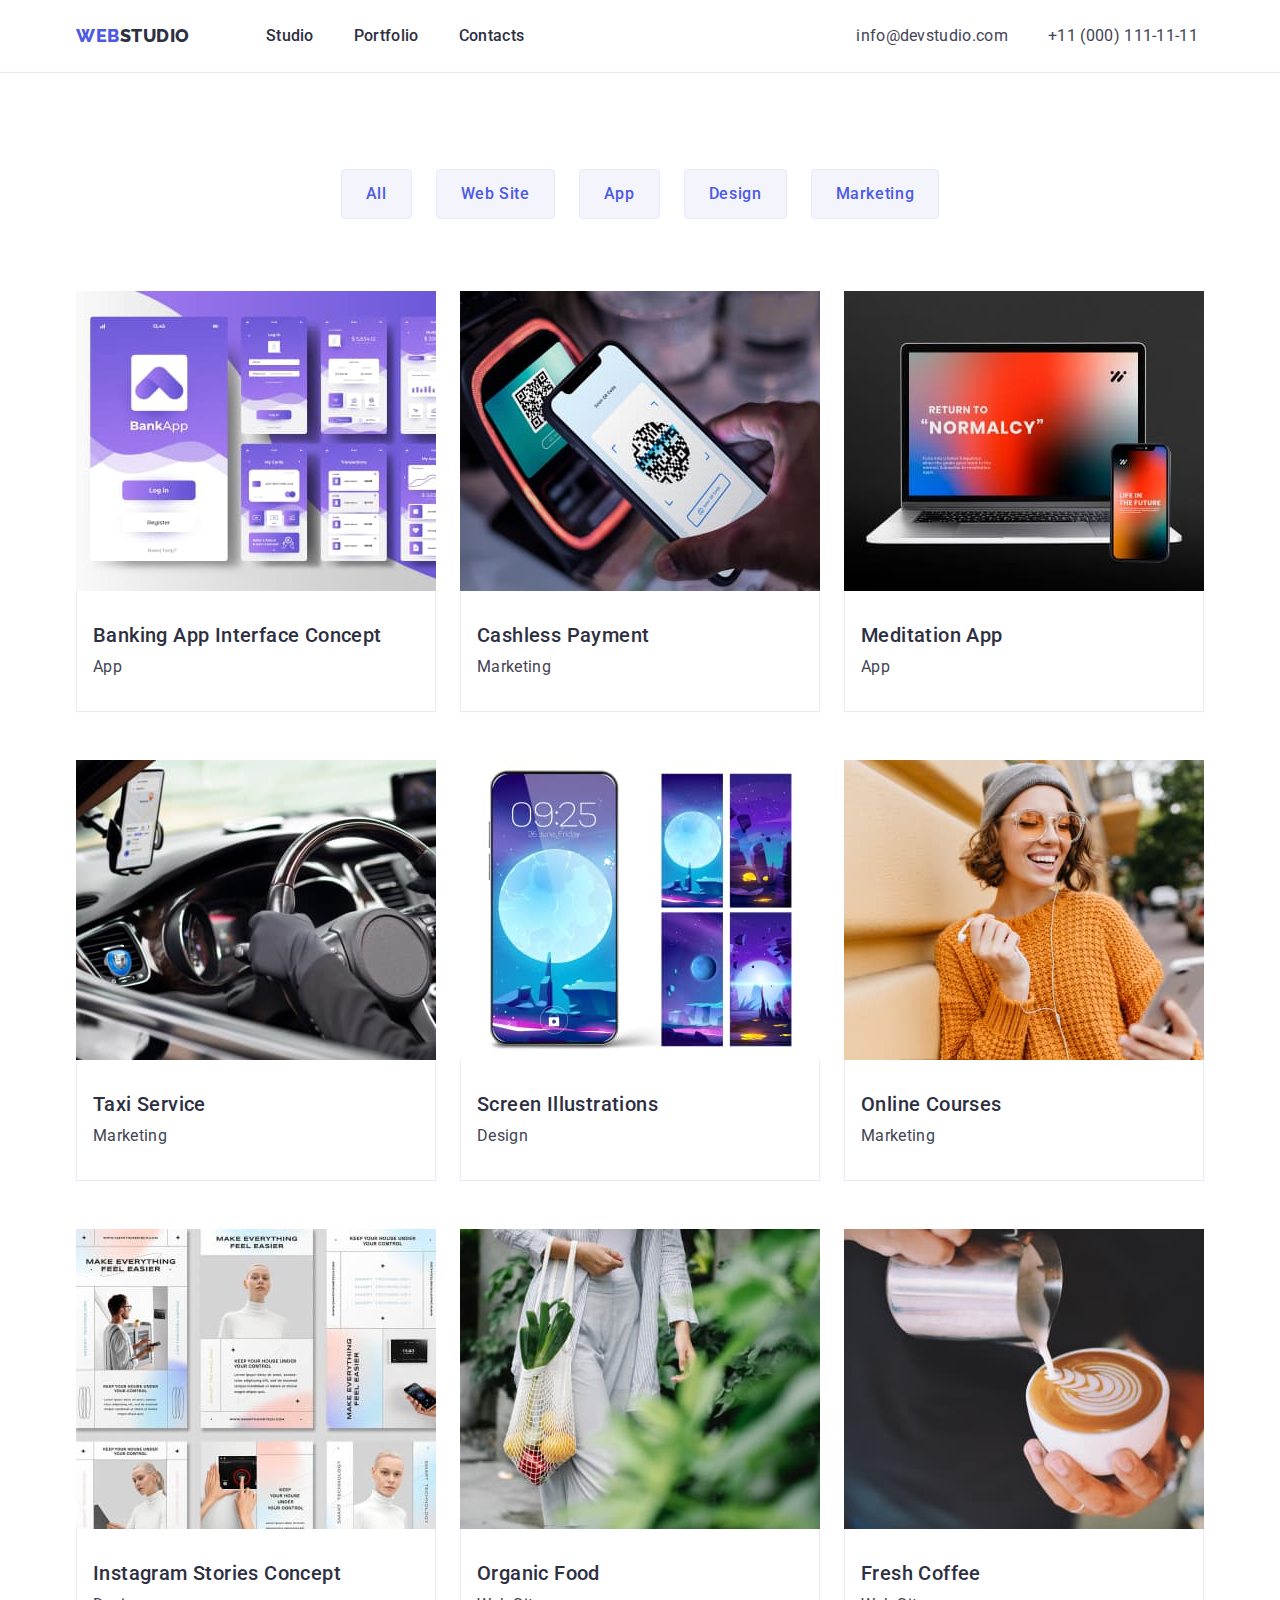
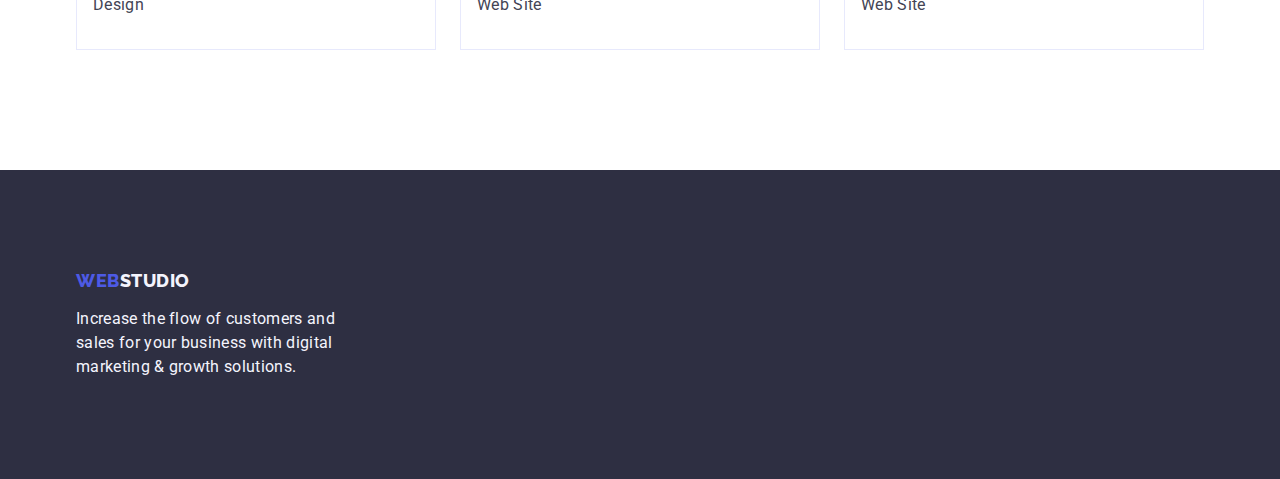
==== portfolio.html @ a8ccb986 "Initial commit" ====
<!DOCTYPE html>
<html lang="en">
  <head>
    <meta charset="UTF-8" />
    <meta http-equiv="X-UA-Compatible" content="IE=edge" />
    <meta name="viewport" content="width=device-width, initial-scale=1.0" />
    <title>Portfolio</title>
    <link rel="preconnect" href="https://fonts.googleapis.com" />
    <link rel="preconnect" href="https://fonts.gstatic.com" crossorigin />
    <link
      href="https://fonts.googleapis.com/css2?family=Raleway:wght@800&family=Roboto:wght@400;500;700&display=swap"
      rel="stylesheet"
    />
    <link
      href="https://fonts.googleapis.com/css2?family=Raleway:wght@800&family=Roboto:wght@400;500;700&display=swap"
      rel="stylesheet"
    />
    <link
      rel="stylesheet"
      href="https://cdn.jsdelivr.net/npm/modern-normalize@1.1.0/modern-normalize.min.css"
    />
    <link rel="stylesheet" href="./css/styles.css" />
    <!-- Fav icon -->
    <link
      rel="icon"
      type="image/png"
      sizes="32x32"
      href="./images/favicon/favicon.png"
    />
  </head>
  <body>
    <!-- HEADER SECTION -->
    <header class="header">
      <div class="container main-nav">
        <nav class="nav">
          <a href="./index.html" class="logo link"
            >Web<span class="logo-studio">Studio</span></a
          >
          <ul class="site-nav list">
            <li class="nav-item">
              <a href="./index.html" class="nav-link link">Studio</a>
            </li>
            <li class="nav-item">
              <a href="./portfolio.html" class="nav-link link">Portfolio</a>
            </li>
            <li class="nav-item">
              <a href="" class="nav-link link">Contacts</a>
            </li>
          </ul>
        </nav>
        <address class="address link">
          <ul class="list address-list">
            <li class="address-item">
              <a href="mailto:info@devstudio.com" class="address-link link"
                >info@devstudio.com</a
              >
            </li>
            <li class="address-item">
              <a href="tel:+110001111111" class="address-link link"
                >+11 (000) 111-11-11</a
              >
            </li>
          </ul>
        </address>
      </div>
    </header>
    <main>
      <section class="portfolio-page">
        <div class="container">
          <h1 hidden class="portfolio">Portfolio</h1>

          <ul class="portfolio-list-button list">
            <li class="portfolio-items-button">
              <button type="button" class="portfolio-buttons">All</button>
            </li>
            <li class="portfolio-items-button">
              <button type="button" class="portfolio-buttons">Web Site</button>
            </li>
            <li class="portfolio-items-button">
              <button type="button" class="portfolio-buttons">App</button>
            </li>
            <li class="portfolio-items-button">
              <button type="button" class="portfolio-buttons">Design</button>
            </li>
            <li class="portfolio-items-button">
              <button type="button" class="portfolio-buttons">Marketing</button>
            </li>
          </ul>
          <ul class="list portfolio-list-works">
            <li class="portfolio-items">
              <a class="link" href=""
                ><img
                  src="./images/portfolio/img8.jpg"
                  alt="Banking App design"
                  width="360"
                  height="300"
                />
                <div class="cart-content">
                  <h2 class="portfolio-title">Banking App Interface Concept</h2>
                  <p class="portfolio-text">App</p>
                </div></a
              >
            </li>
            <li class="portfolio-items">
              <a class="link" href=""
                ><img
                  src="./images/portfolio/img7.jpg"
                  alt="phone with cashless app"
                  width="360"
                  height="300"
                />
                <div class="cart-content">
                  <h2 class="portfolio-title">Cashless Payment</h2>
                  <p class="portfolio-text">Marketing</p>
                </div></a
              >
            </li>
            <li class="portfolio-items">
              <a class="link" href=""
                ><img
                  src="./images/portfolio/img6.jpg"
                  alt="laptop with phone"
                  width="360"
                  height="300"
                />
                <div class="cart-content">
                  <h2 class="portfolio-title">Meditation App</h2>
                  <p class="portfolio-text">App</p>
                </div></a
              >
            </li>
            <li class="portfolio-items">
              <a class="link" href="">
                <img
                  src="./images/portfolio/img5.jpg"
                  alt="car"
                  width="360"
                  height="300"
                />
                <div class="cart-content">
                  <h2 class="portfolio-title">Taxi Service</h2>
                  <p class="portfolio-text">Marketing</p>
                </div></a
              >
            </li>
            <li class="portfolio-items">
              <a class="link" href="">
                <img
                  src="./images/portfolio/img4.jpg"
                  alt="phone with blue-purple screen design"
                  width="360"
                  height="300"
                />
                <div class="cart-content">
                  <h2 class="portfolio-title">Screen Illustrations</h2>
                  <p class="portfolio-text">Design</p>
                </div></a
              >
            </li>
            <li class="portfolio-items">
              <a class="link" href="">
                <img
                  src="./images/portfolio/img3.jpg"
                  alt="girl with phone in hand"
                  width="360"
                  height="300"
                />
                <div class="cart-content">
                  <h2 class="portfolio-title">Online Courses</h2>
                  <p class="portfolio-text">Marketing</p>
                </div></a
              >
            </li>
            <li class="portfolio-items">
              <a class="link" href="">
                <img
                  src="./images/portfolio/img2.jpg"
                  alt="instagram stories design"
                  width="360"
                  height="300"
                />
                <div class="cart-content">
                  <h2 class="portfolio-title">Instagram Stories Concept</h2>
                  <p class="portfolio-text">Design</p>
                </div></a
              >
            </li>
            <li class="portfolio-items">
              <a class="link" href="">
                <img
                  src="./images/portfolio/img1.jpg"
                  alt="women with bag with vegitable"
                  width="360"
                  height="300"
                />
                <div class="cart-content">
                  <h2 class="portfolio-title">Organic Food</h2>
                  <p class="portfolio-text">Web Site</p>
                </div></a
              >
            </li>
            <li class="portfolio-items">
              <a class="link">
                <img
                  src="./images/portfolio/img.jpg"
                  alt="coffee"
                  width="360"
                  height="300"
                />
                <div class="cart-content">
                  <h2 class="portfolio-title">Fresh Coffee</h2>
                  <p class="portfolio-text">Web Site</p>
                </div></a
              >
            </li>
          </ul>
        </div>
      </section>
    </main>
    <footer class="footer">
      <div class="container footer-flex">
        <a href="./index.html" class="footer-logo link"
          >Web<span class="footer-logo-studio">Studio</span></a
        >
        <p class="footer-text">
          Increase the flow of customers and sales for your business with
          digital marketing & growth solutions.
        </p>
      </div>
    </footer>
  </body>
</html>
---- css/styles.css ----
:root {
--primary-text-colour: #434455;
--title-text-colour: #2E2F42; 
--accent-colour: #4D5AE5;
--hoover-color: #404BBF;
--primary-bakground-color: #fff;
--secondary-background-color: #F4F4FD;
--portfolio-images-gap: 24px
}

body{
    background-color: #fff;
    color: var(--primary-text-colour);
    font-family: Roboto, sans-serif;
    letter-spacing: 0.02em;
    font-size: 16px;
    line-height: 1.5;
}

/* reset strart */
h1,h2,h3,h4,h5,h6,p{
    margin: 0;
}

a{
    text-decoration: none;
    color: currentColor;
}

ul{
    margin: 0;
    padding: 0;
    list-style: none;

}
botton{
    cursor: pointer
}

img{
    display: block;
    width: 100%;
}

.list{
    list-style: none;
}
/* main color of text #2E2F42  */
/* secondary colour of text #434455 */
/* white */
/* emphisis #4D5AE5 */
/* secondary color of background #F4F4FD */
/* logo */
.logo{
    color: var(--accent-colour);
    font-family: "Raleway", sans-serif;
    text-transform: uppercase;
    font-weight: 800;
    font-size: 18px;
    line-height: 1.17;
    text-decoration: none;
    letter-spacing: 0.03em;
    margin-right: 76px

}
.logo-studio{
    color: var(--title-text-colour)
}

.link{
    text-decoration: none;
}

/* site-nav */

.header{
    border-bottom: 1px solid #e7e9fc
}
.container{ 
    width: 1158px;
    margin-left: auto ;
    margin-right: auto;
    padding-left: 15px;
    padding-right: 15px;
}
.main-nav{
    display: flex;
    align-items: center;
    
}
.nav{
    display: flex;
    align-items: center;
    
}
.site-nav{
    display: flex;
    gap: 40px
}

.nav-item{
    gap: 40px
}

 .nav-link {
    display: block;
    padding-top: 24px;
    padding-bottom: 24px;

    color: var(--title-text-colour);
    font-weight: 500;
    font-size: 16px;
    line-height: 1.5;
 }
 .nav-link:hover,
 .nav-link:focus {
    color: var(--hoover-color);
 }
 .address{
    font-style: normal
 }

.address-list{
    display: flex;
    margin-left: 332px;
    gap: 40px;

}


 .address-link {
    display: block;
    color: var(--primary-text-colour);
    font-size: 16px;
    line-height: 1.5;
 }

 .address-link:hover,
 .address-link:focus{
    color: var(--hoover-color);
 }
 /* section */
 .section-title{
    color: var(--title-text-colour);
    font-size: 36px;
    line-height: 1.11;
    text-align: center;
    letter-spacing: 0.02em;
    text-transform: capitalize;


 }

 /* button */
 .button-service{
    display: block;
    margin: 0 auto;

    background-color: var(--accent-colour);
    color: var(--primary-bakground-color);
    font-family: "Roboto", sans-serif;
    border-color: transparent;
    border: none;
    font-weight: 500;
    font-size: 16px;
    line-height: 1.5;
    letter-spacing: 0.04em;
    cursor: pointer;

    margin-top: 48px;
    padding: 16px 32px;
    min-width: 169px;
    height: 56px;
    border-radius: 4px;

 }
.button-service:hover,
.button-service:focus{
background-color: var(--hoover-color);
}
 /* hero section */
 .hero{
    background-color: var(--title-text-colour);
    padding: 188px 0
 }
 .hero-headline{
    color:var(--primary-bakground-color);
    font-size: 56px;
    line-height: 1.07;
    text-align: center;
    letter-spacing: 0.02em;
    max-width: 496px;
    margin-left: auto;
    margin-right: auto;
    
    
 }

 

 /* features section */
 .features{
padding: 120px 0
 }

 .feature-list{
    display: flex;
    gap: 24px
 }

 .feature-items{
    width: calc((100% - 72) / 4);

 }
 
.features-items-headline{
    color: var(--title-text-colour);
    font-weight: 500;
    font-size: 20px;
    line-height: 1.2;
    letter-spacing: 0.02em;
    margin-bottom: 8px;
}
.features-items-text{
    color: var(--primary-text-colour);
    width: 264px;
}

/* What are we doing section */
.section-doing{
    padding-bottom: 120px;
}
.title-doing{
    margin-bottom: 72px
}
.doing-list{
    display: flex;
    gap: 24px;
    
}

.doing-items{
    width: calc((100% - 48px) / 3);
}


/* out team */

.team-title{
    margin-bottom: 72px
    
}

.team-list{
    display: flex;
    gap: 24px
    
}

.team-items{
    width: calc((100% - 72px) / 4);
}


.section-team{
    background-color: var(--secondary-background-color);
    padding: 120px 0
}
.team-content{
    padding: 32px 16px;
    text-align: center;
    border-radius: 0px 0px 4px 4px
    
}
.team-items-headline{
    color: var(--title-text-colour);
    font-weight: 500;
    font-size: 20px;
    line-height: 1.2;
    letter-spacing: 0.02em;
    margin-bottom: 8px
}
.team-list-text{
    color: var(--primary-text-colour);
    
}
.team-items{
    background-color: var(--primary-bakground-color);
    border-radius: 0px 0px 4px 4px;
}
    

/* footer */



.footer-logo{
    color: var(--accent-colour);
    font-family: "Raleway", sans-serif;
    text-transform: uppercase;
    font-weight: 800;
    font-size: 18px;
    line-height: 1.17;
    letter-spacing: 0.03em;
    display: inline-block;
    margin-bottom: 16px;

}
.footer-logo-studio{
    color: var(--secondary-background-color);
    
}
.footer{
    background-color: #2E2F42;
    padding: 100px 0
}
.footer-text{
    color: var(--secondary-background-color);
    width: 264px;
}








/**
  |============================
  | Portfolio
  |============================
*/
.portfolio-page{
    padding: 96px 0 120px
}
.portfolio-list-button{
    display: flex;
    min-width: 586px;

    margin-left: auto;
    margin-right: auto;
    justify-content: center;
    margin-bottom: 72px;
    gap: 24px
    

}
.portfolio-buttons{
    background-color: var(--secondary-background-color);
    color: #4D5AE5;
    font-family: "Roboto", sans-serif;
    border-color: transparent;
    border: 1px solid #E7E9FC;
    border-radius: 4px;
    font-weight: 500;
    font-size: 16px;
    line-height: 1.5;
    letter-spacing: 0.04em;
    cursor: pointer;
    display: flex;
    padding: 12px 24px;
    

}



.portfolio-buttons:hover,
.portfolio-buttons:focus{
    background-color: var(--hoover-color);
    color: var(--white-color);
    border: 1px solid transparent
}

.portfolio-list-works{
    padding: 0;
    margin: 0;

    display: flex;
    flex-wrap: wrap;
    column-gap: 24px;
    row-gap: 48px;
}

.portfolio-items{
    width: calc((100% - 48px) / 3)
}

.portfolio-title{
    font-weight: 500;
    font-size: 20px;
    line-height: 1.2;
    letter-spacing: 0.02em;
    color: var(--title-text-colour);
    margin-bottom: 8px;
}

.portfolio-text{
    font-size: 16px;
    line-height: 1.5;
    letter-spacing: 0.02em;
    color: var(--primary-text-colour);
    margin-top: 8px;
}

.cart-content{
   padding: 32px 16px;
   border: 1px solid #E7E9FC;
   border-top: none;

}
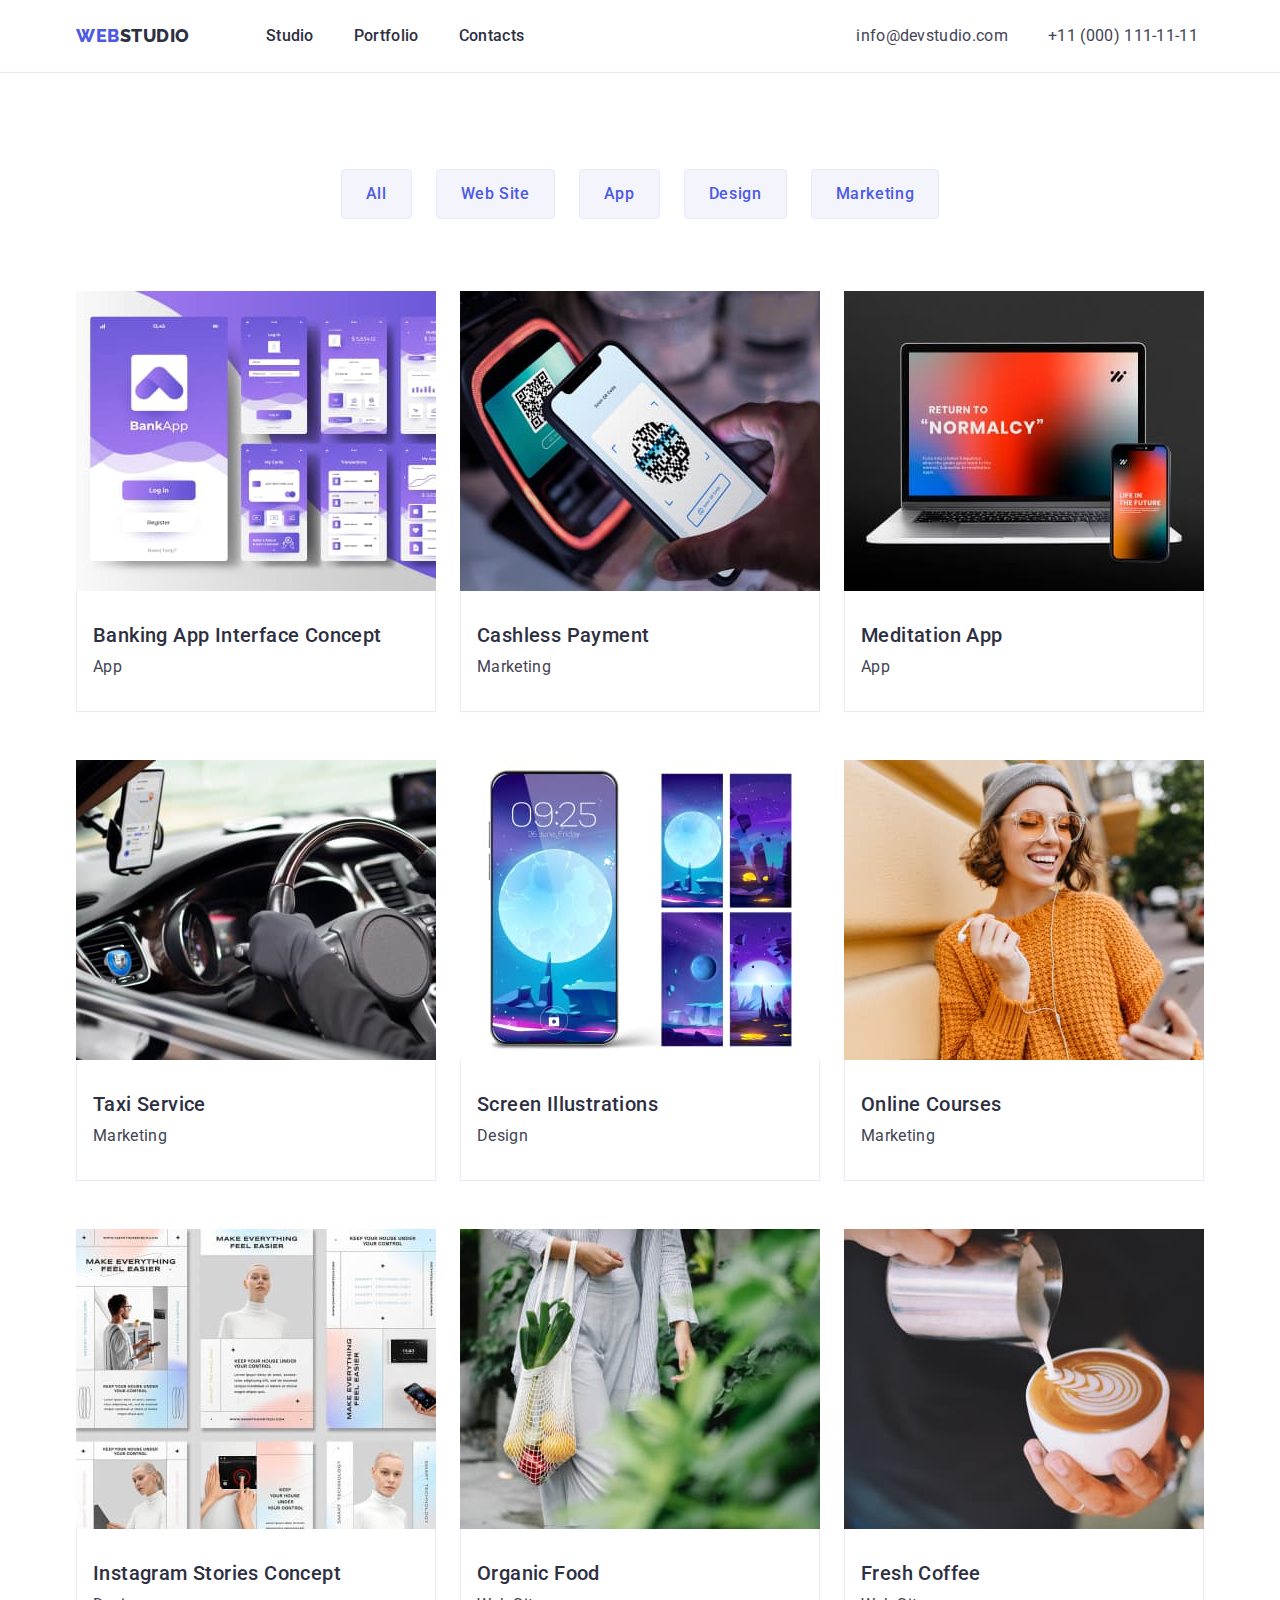
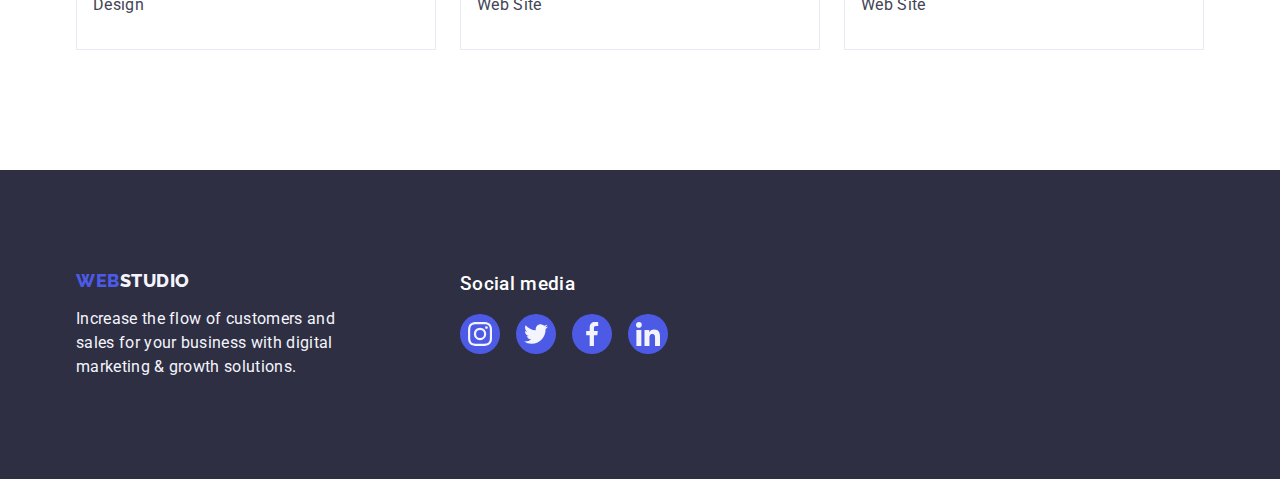
==== commit 7303d252: "css icons" ====
--- a/portfolio.html
+++ b/portfolio.html
@@ -218,7 +218,8 @@
       </section>
     </main>
     <footer class="footer">
-      <div class="container footer-flex">
+      <div class="container flex-footer">
+      <div>
         <a href="./index.html" class="footer-logo link"
           >Web<span class="footer-logo-studio">Studio</span></a
         >
@@ -227,6 +228,40 @@
           digital marketing & growth solutions.
         </p>
       </div>
+      <div>
+        <h3 class="social-title">Social media</h3>
+        <ul class="footer-icons-list">
+          <li>
+            <a class="social-media-link">
+              <svg width="24px" height="24px" >
+                <use href="./images/symbol-defs.svg#icon-instagram-footer" ></use>
+              </svg>
+            </a>
+          </li>
+          <li>
+            <a class="social-media-link">
+            <svg width="24px" height="24px" >
+              <use href="./images/symbol-defs.svg#icon-twitter-footer" ></use>
+            </svg>
+          </a>
+          </li>
+          <li>
+            <a class="social-media-link">
+            <svg width="24px" height="24px" >
+              <use href="./images/symbol-defs.svg#icon-facebook-footer" ></use>
+            </svg>
+          </a>
+          </li>
+          <li>
+            <a class="social-media-link">
+            <svg width="24px" height="24px" >
+              <use href="./images/symbol-defs.svg#icon-linkedin-footer" ></use>
+            </svg>
+          </a>
+          </li>
+        </ul>
+      </div>
+    </div>
     </footer>
   </body>
 </html>
--- a/css/styles.css
+++ b/css/styles.css
@@ -181,8 +181,17 @@
  /* hero section */
  .hero{
     background-color: var(--title-text-colour);
-    padding: 188px 0
- }
+    padding: 188px 0;
+ }
+  .overlay{
+    background-image: linear-gradient( rgba(46, 47, 66, 0.7) , rgba(46, 47, 66, 0.7)) , url('../images/hero/people-office.jpg');
+    max-width: 1440px;
+    height: 600px;
+    background-size: cover;
+    background-repeat: no-repeat;
+    
+  }
+
  .hero-headline{
     color:var(--primary-bakground-color);
     font-size: 56px;
@@ -208,6 +217,31 @@
     gap: 24px
  }
 
+ .feature-items::before{
+    display: block;
+    content: "";
+    height: 112px;
+    background-color: #F4F4FD;
+    background-repeat: no-repeat;
+    background-position: center;
+ }
+
+ .icon-strategy::before{
+    background-image: url("../images/antenna.svg");
+ }
+
+ .icon-punctuality::before{
+background-image: url("../images/clock.svg");
+ }
+
+ .icon-diligence::before{
+background-image: url("../images/diagram.svg");
+ }
+
+.icon-technologies::before{
+    background-image: url("../images/astronaut.svg");
+}
+
  .feature-items{
     width: calc((100% - 72) / 4);
 
@@ -219,6 +253,7 @@
     font-size: 20px;
     line-height: 1.2;
     letter-spacing: 0.02em;
+    margin-top: 8px;
     margin-bottom: 8px;
 }
 .features-items-text{
@@ -257,9 +292,6 @@
     
 }
 
-.team-items{
-    width: calc((100% - 72px) / 4);
-}
 
 
 .section-team{
@@ -282,13 +314,32 @@
 }
 .team-list-text{
     color: var(--primary-text-colour);
+    margin-bottom: 8px;
     
 }
 .team-items{
+    width: calc((100% - 72px) / 4);
     background-color: var(--primary-bakground-color);
     border-radius: 0px 0px 4px 4px;
-}
-    
+    box-shadow: 0px 1px 6px rgba(46, 47, 66, 0.08), 0px 1px 1px rgba(46, 47, 66, 0.16), 0px 2px 1px rgba(46, 47, 66, 0.08);
+}
+    
+
+/* customers */
+.customers{
+    padding: 120px 0;
+}
+
+.customers-title{
+    font-weight: 700;
+font-size: 36px;
+line-height: 1.11px;
+text-align: center;
+text-transform: capitalize;
+color: #2E2F42;
+margin-bottom: 72px;
+}
+
 
 /* footer */
 
@@ -370,7 +421,8 @@
 .portfolio-buttons:focus{
     background-color: var(--hoover-color);
     color: var(--white-color);
-    border: 1px solid transparent
+    border: 1px solid transparent;
+    box-shadow: 0px 3px 1px rgba(0, 0, 0, 0.1), 0px 2px 1px rgba(0, 0, 0, 0.08), 0px 2px 2px rgba(0, 0, 0, 0.12);
 }
 
 .portfolio-list-works{
@@ -385,6 +437,11 @@
 
 .portfolio-items{
     width: calc((100% - 48px) / 3)
+}
+
+.portfolio-items:hover,
+.portfolio-items:focus{
+    box-shadow: 0px 1px 6px rgba(46, 47, 66, 0.08), 0px 1px 1px rgba(46, 47, 66, 0.16), 0px 2px 1px rgba(46, 47, 66, 0.08);
 }
 
 .portfolio-title{
@@ -410,3 +467,61 @@
    border-top: none;
 
 }
+
+
+
+
+
+
+
+
+
+.team-icon-list{
+    display: flex;
+    justify-content: space-between;
+
+}
+
+
+.social-media-link{
+    padding: 0;
+    display: flex;
+    background-color: var(--accent-colour);
+    width: 40px;
+    height: 40px;
+    border-radius: 50%;
+    justify-content: center;
+    align-items: center;
+    }
+
+.social-icon{
+
+}
+
+
+.footer-icons-list{
+    display: flex;
+    gap: 16px;
+}
+
+.flex-footer{
+    display: flex;
+    gap: 120px;
+}
+
+.social-title{
+    margin-bottom: 16px;
+    color: var(--primary-bakground-color);
+    font-weight: 500;
+}
+
+.company-list{
+    display: flex;
+    justify-content: space-between;
+}
+
+.company-items{
+    padding: 16px 32px;
+    border: 1px solid #8E8F99;
+    border-radius: 4px;
+}
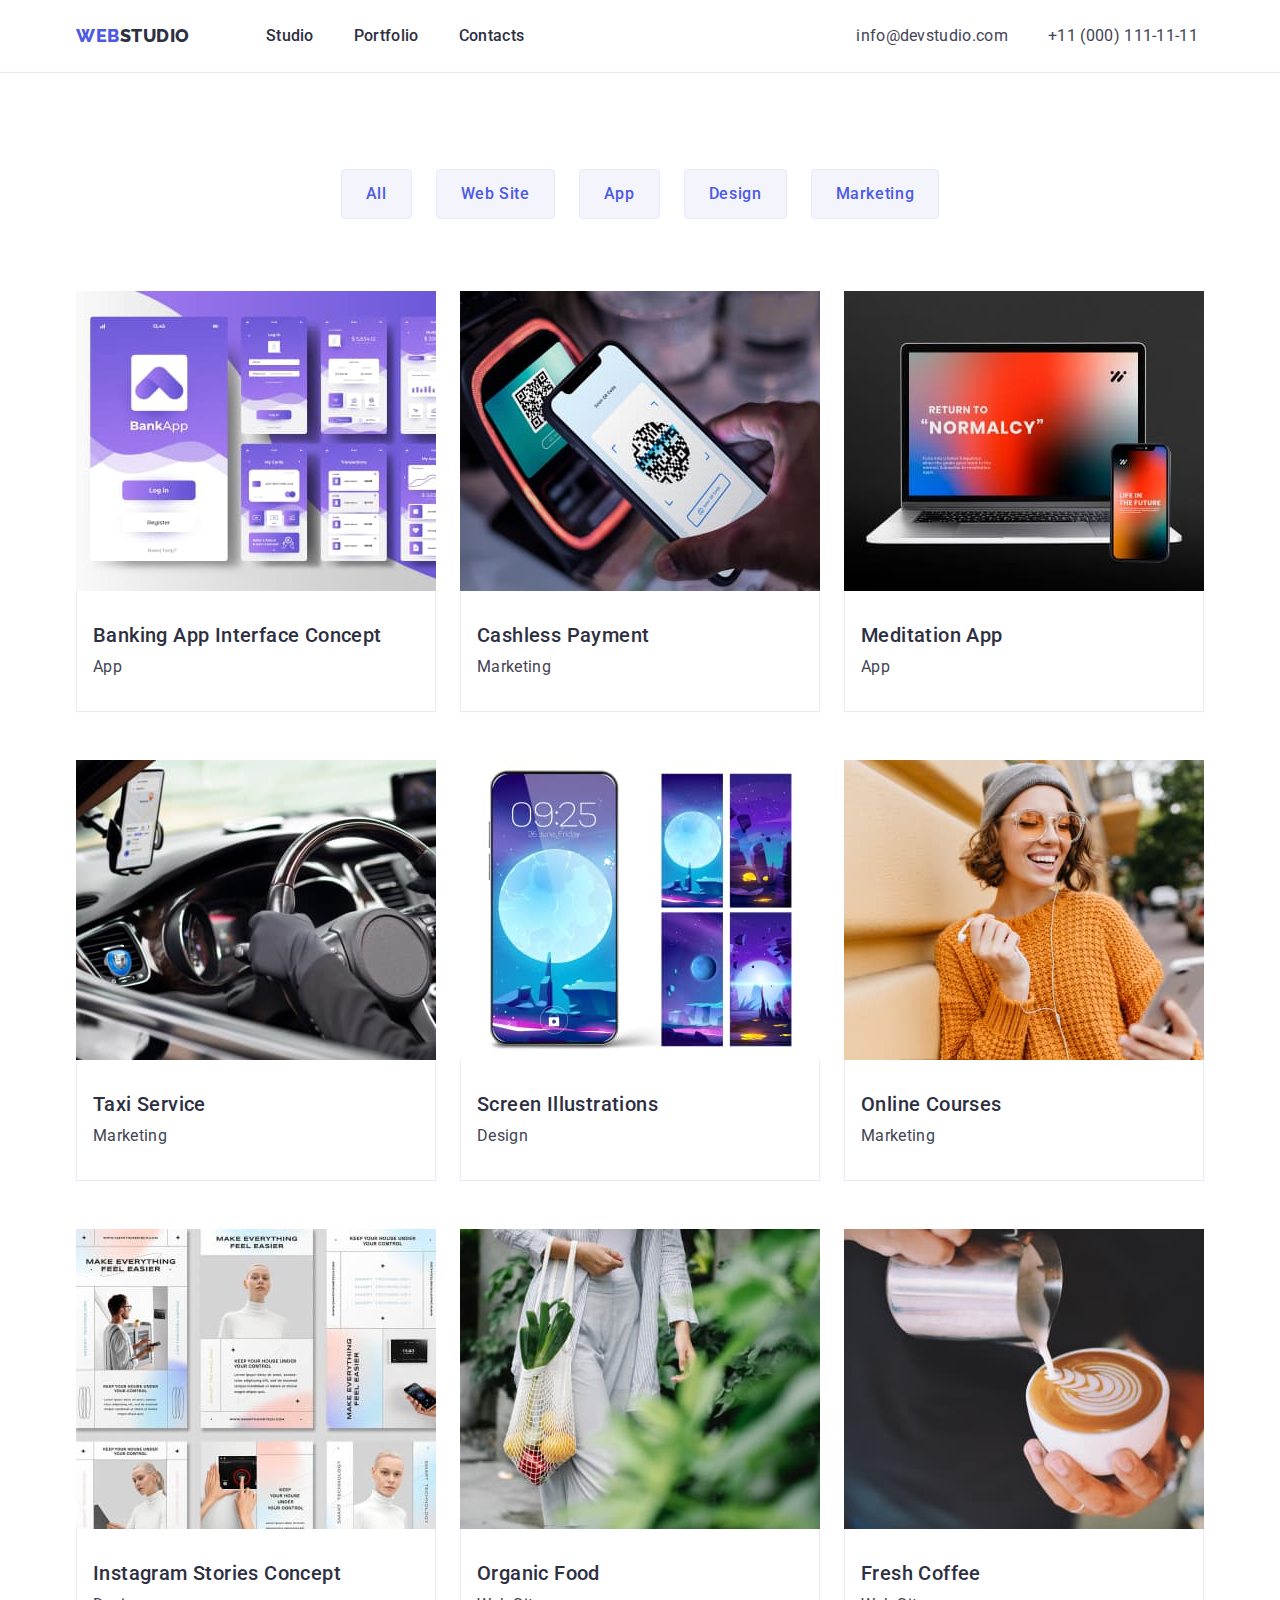
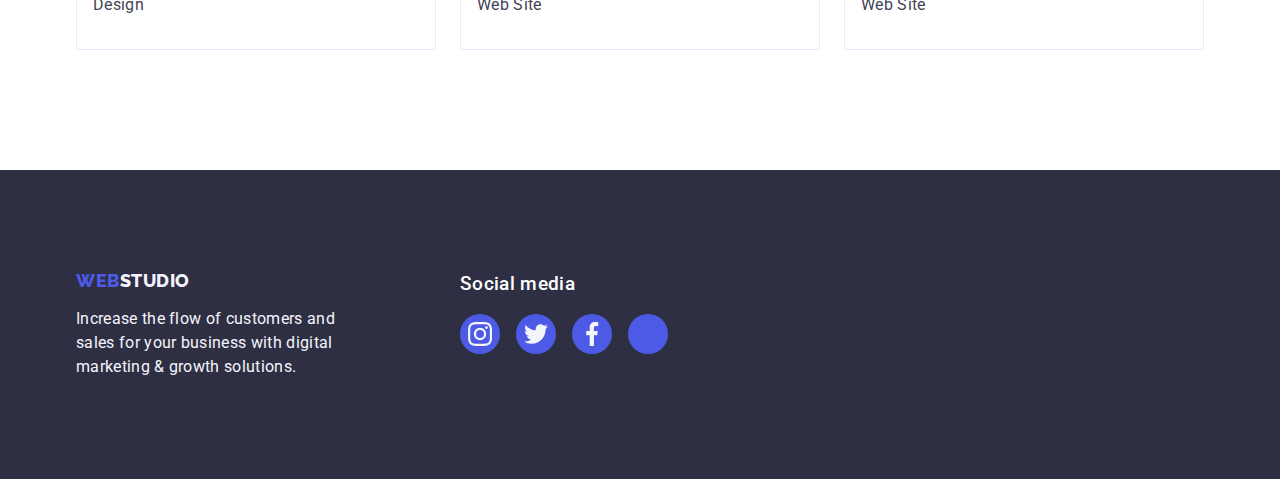
==== commit cf42e2d6: "icons styles" ====
--- a/portfolio.html
+++ b/portfolio.html
@@ -234,28 +234,28 @@
           <li>
             <a class="social-media-link">
               <svg width="24px" height="24px" >
-                <use href="./images/symbol-defs.svg#icon-instagram-footer" ></use>
+                <use href="./images/icons.svg#icon-instagram" ></use>
               </svg>
             </a>
           </li>
           <li>
             <a class="social-media-link">
             <svg width="24px" height="24px" >
-              <use href="./images/symbol-defs.svg#icon-twitter-footer" ></use>
+              <use href="./images/icons.svg#icon-twitter" ></use>
             </svg>
           </a>
           </li>
           <li>
             <a class="social-media-link">
             <svg width="24px" height="24px" >
-              <use href="./images/symbol-defs.svg#icon-facebook-footer" ></use>
+              <use href="./images/icons.svg#icon-facebook" ></use>
             </svg>
           </a>
           </li>
           <li>
             <a class="social-media-link">
             <svg width="24px" height="24px" >
-              <use href="./images/symbol-defs.svg#icon-linkedin-footer" ></use>
+              <use href="./images/icons.svg#icon-linkedin-footer" ></use>
             </svg>
           </a>
           </li>
--- a/css/styles.css
+++ b/css/styles.css
@@ -494,6 +494,11 @@
     align-items: center;
     }
 
+.social-media-link:hover,
+.social-media-link:focus{
+  
+}    
+
 .social-icon{
 
 }
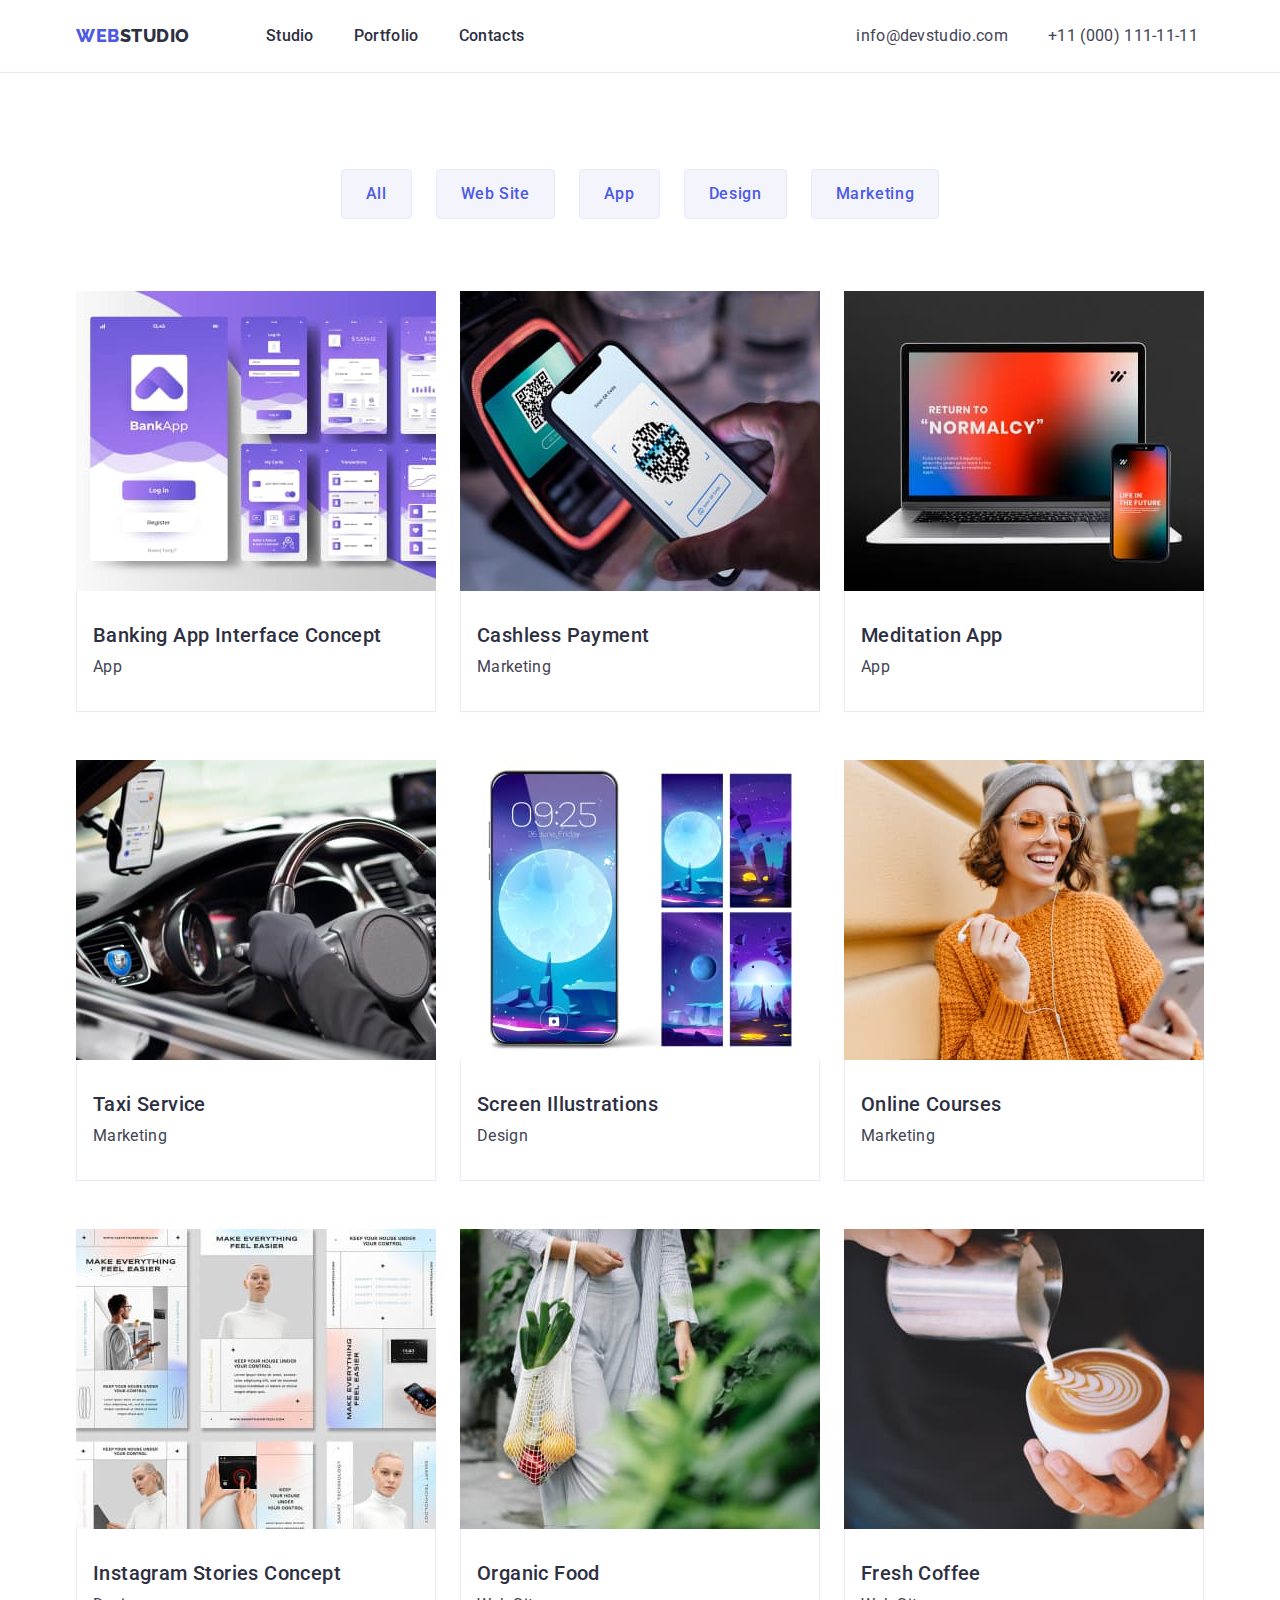
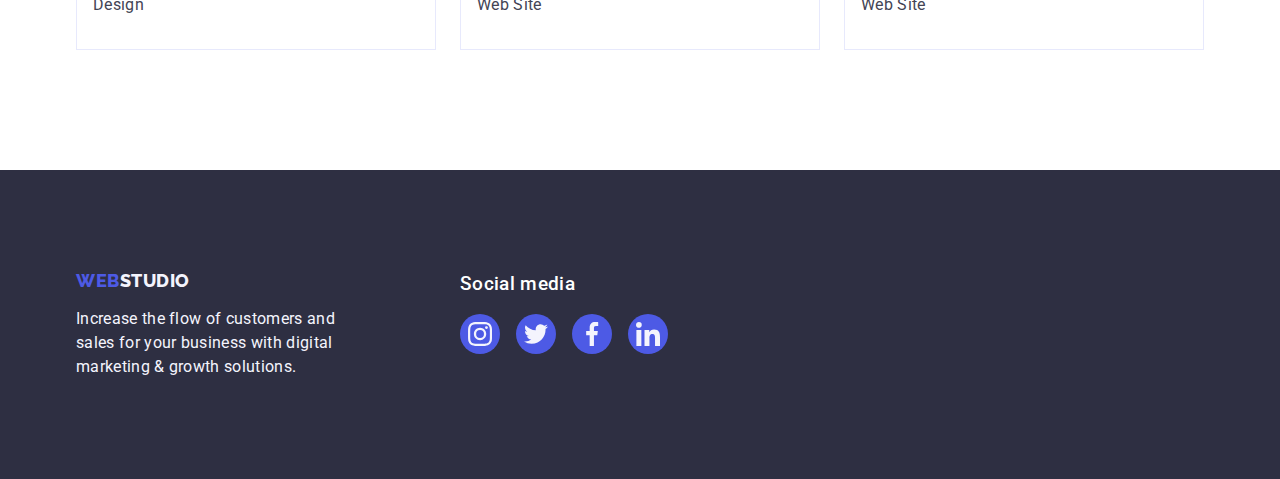
==== commit 08824b79: "svg styles" ====
--- a/portfolio.html
+++ b/portfolio.html
@@ -219,49 +219,49 @@
     </main>
     <footer class="footer">
       <div class="container flex-footer">
-      <div>
-        <a href="./index.html" class="footer-logo link"
-          >Web<span class="footer-logo-studio">Studio</span></a
-        >
-        <p class="footer-text">
-          Increase the flow of customers and sales for your business with
-          digital marketing & growth solutions.
-        </p>
+        <div>
+          <a href="./index.html" class="footer-logo link"
+            >Web<span class="footer-logo-studio">Studio</span></a
+          >
+          <p class="footer-text">
+            Increase the flow of customers and sales for your business with
+            digital marketing & growth solutions.
+          </p>
+        </div>
+        <div>
+          <h3 class="social-title">Social media</h3>
+          <ul class="footer-icons-list">
+            <li>
+              <a class="social-media-link-footer">
+                <svg width="24px" height="24px">
+                  <use href="./images/icons.svg#icon-instagram"></use>
+                </svg>
+              </a>
+            </li>
+            <li>
+              <a class="social-media-link-footer">
+                <svg width="24px" height="24px">
+                  <use href="./images/icons.svg#icon-twitter"></use>
+                </svg>
+              </a>
+            </li>
+            <li>
+              <a class="social-media-link-footer">
+                <svg width="24px" height="24px">
+                  <use href="./images/icons.svg#icon-facebook"></use>
+                </svg>
+              </a>
+            </li>
+            <li>
+              <a class="social-media-link-footer">
+                <svg width="24px" height="24px">
+                  <use href="./images/icons.svg#icon-linkedin"></use>
+                </svg>
+              </a>
+            </li>
+          </ul>
+        </div>
       </div>
-      <div>
-        <h3 class="social-title">Social media</h3>
-        <ul class="footer-icons-list">
-          <li>
-            <a class="social-media-link">
-              <svg width="24px" height="24px" >
-                <use href="./images/icons.svg#icon-instagram" ></use>
-              </svg>
-            </a>
-          </li>
-          <li>
-            <a class="social-media-link">
-            <svg width="24px" height="24px" >
-              <use href="./images/icons.svg#icon-twitter" ></use>
-            </svg>
-          </a>
-          </li>
-          <li>
-            <a class="social-media-link">
-            <svg width="24px" height="24px" >
-              <use href="./images/icons.svg#icon-facebook" ></use>
-            </svg>
-          </a>
-          </li>
-          <li>
-            <a class="social-media-link">
-            <svg width="24px" height="24px" >
-              <use href="./images/icons.svg#icon-linkedin-footer" ></use>
-            </svg>
-          </a>
-          </li>
-        </ul>
-      </div>
-    </div>
     </footer>
   </body>
 </html>
--- a/css/styles.css
+++ b/css/styles.css
@@ -5,7 +5,9 @@
 --hoover-color: #404BBF;
 --primary-bakground-color: #fff;
 --secondary-background-color: #F4F4FD;
---portfolio-images-gap: 24px
+--portfolio-images-gap: 24px;
+--secondary-hover-color: #31D0AA;
+--company-color: #8E8F99;
 }
 
 body{
@@ -217,30 +219,14 @@
     gap: 24px
  }
 
- .feature-items::before{
-    display: block;
-    content: "";
+.feature-icons{
+    display: flex;
     height: 112px;
     background-color: #F4F4FD;
-    background-repeat: no-repeat;
-    background-position: center;
- }
-
- .icon-strategy::before{
-    background-image: url("../images/antenna.svg");
- }
-
- .icon-punctuality::before{
-background-image: url("../images/clock.svg");
- }
-
- .icon-diligence::before{
-background-image: url("../images/diagram.svg");
- }
-
-.icon-technologies::before{
-    background-image: url("../images/astronaut.svg");
-}
+    justify-content: center;
+    align-items: center;
+}
+
 
  .feature-items{
     width: calc((100% - 72) / 4);
@@ -322,6 +308,47 @@
     background-color: var(--primary-bakground-color);
     border-radius: 0px 0px 4px 4px;
     box-shadow: 0px 1px 6px rgba(46, 47, 66, 0.08), 0px 1px 1px rgba(46, 47, 66, 0.16), 0px 2px 1px rgba(46, 47, 66, 0.08);
+}
+
+.team-icon-list {
+    display: flex;
+    justify-content: space-between;
+
+}
+
+
+.social-media-link {
+    padding: 0;
+    display: flex;
+    background-color: var(--accent-colour);
+    width: 40px;
+    height: 40px;
+    border-radius: 50%;
+    justify-content: center;
+    align-items: center;
+    cursor: pointer;
+}
+
+.social-media-link:hover,
+.social-media-link:focus {
+    background-color: var(--hoover-color)
+}
+
+.social-media-link-footer {
+    padding: 0;
+    display: flex;
+    background-color: var(--accent-colour);
+    width: 40px;
+    height: 40px;
+    border-radius: 50%;
+    justify-content: center;
+    align-items: center;
+    cursor: pointer;
+}
+
+.social-media-link-footer:hover,
+.social-media-link-footer:focus {
+    background-color: var(--secondary-hover-color)
 }
     
 
@@ -338,6 +365,36 @@
 text-transform: capitalize;
 color: #2E2F42;
 margin-bottom: 72px;
+}
+
+.company-list {
+    display: flex;
+    justify-content: space-between;
+}
+
+.company-link {
+    cursor: pointer;
+}
+
+.company-items {
+    padding: 16px 32px;
+    border: 1px solid #8E8F99;
+    border-radius: 4px;
+}
+
+.company-items:hover,
+.company-items:focus {
+    border: 1px solid var(--hoover-color);
+}
+
+
+.company-icon {
+    fill: var(--company-color);
+}
+
+.company-icon:hover,
+.company-icon:focus {
+    fill: var(--hoover-color);
 }
 
 
@@ -370,6 +427,22 @@
     width: 264px;
 }
 
+.footer-icons-list {
+    display: flex;
+    gap: 16px;
+}
+
+.flex-footer {
+    display: flex;
+    gap: 120px;
+}
+
+.social-title {
+    margin-bottom: 16px;
+    color: var(--primary-bakground-color);
+    font-weight: 500;
+}
+
 
 
 
@@ -476,57 +549,5 @@
 
 
 
-.team-icon-list{
-    display: flex;
-    justify-content: space-between;
-
-}
-
-
-.social-media-link{
-    padding: 0;
-    display: flex;
-    background-color: var(--accent-colour);
-    width: 40px;
-    height: 40px;
-    border-radius: 50%;
-    justify-content: center;
-    align-items: center;
-    }
-
-.social-media-link:hover,
-.social-media-link:focus{
-  
-}    
-
-.social-icon{
-
-}
-
-
-.footer-icons-list{
-    display: flex;
-    gap: 16px;
-}
-
-.flex-footer{
-    display: flex;
-    gap: 120px;
-}
-
-.social-title{
-    margin-bottom: 16px;
-    color: var(--primary-bakground-color);
-    font-weight: 500;
-}
-
-.company-list{
-    display: flex;
-    justify-content: space-between;
-}
-
-.company-items{
-    padding: 16px 32px;
-    border: 1px solid #8E8F99;
-    border-radius: 4px;
-}
+
+
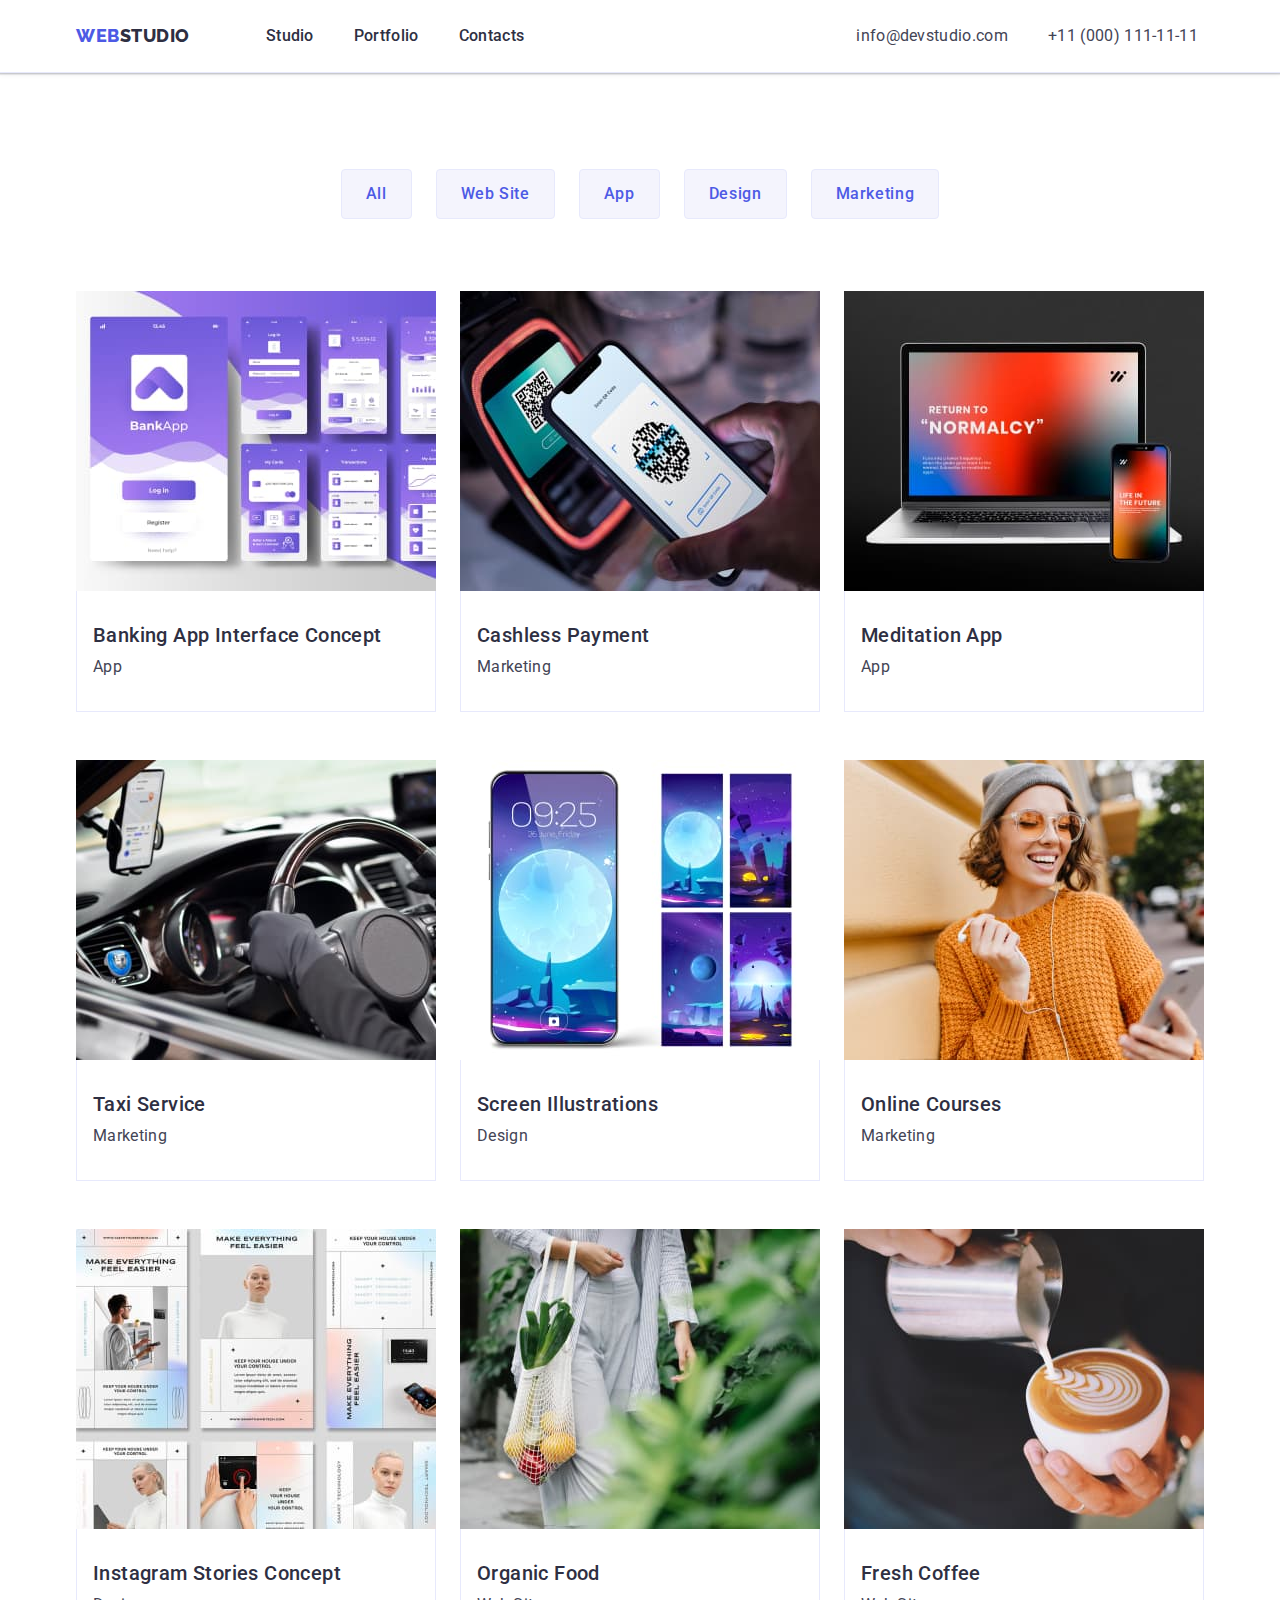
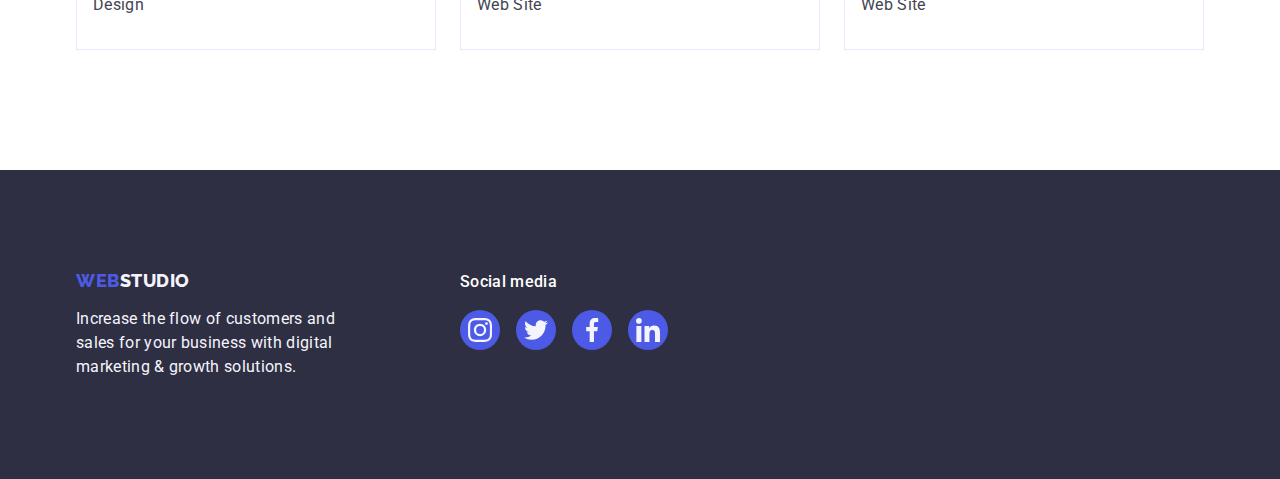
==== commit 1b8b1324: "mistakes correction" ====
--- a/portfolio.html
+++ b/portfolio.html
@@ -229,33 +229,33 @@
           </p>
         </div>
         <div>
-          <h3 class="social-title">Social media</h3>
+          <p class="social-title">Social media</p>
           <ul class="footer-icons-list">
             <li>
               <a class="social-media-link-footer">
                 <svg width="24px" height="24px">
-                  <use href="./images/icons.svg#icon-instagram"></use>
-                </svg>
-              </a>
-            </li>
-            <li>
-              <a class="social-media-link-footer">
-                <svg width="24px" height="24px">
-                  <use href="./images/icons.svg#icon-twitter"></use>
-                </svg>
-              </a>
-            </li>
-            <li>
-              <a class="social-media-link-footer">
-                <svg width="24px" height="24px">
-                  <use href="./images/icons.svg#icon-facebook"></use>
-                </svg>
-              </a>
-            </li>
-            <li>
-              <a class="social-media-link-footer">
-                <svg width="24px" height="24px">
-                  <use href="./images/icons.svg#icon-linkedin"></use>
+                  <use href="./images/icon.svg#icon-instagram"></use>
+                </svg>
+              </a>
+            </li>
+            <li>
+              <a class="social-media-link-footer">
+                <svg width="24px" height="24px">
+                  <use href="./images/icon.svg#icon-twitter"></use>
+                </svg>
+              </a>
+            </li>
+            <li>
+              <a class="social-media-link-footer">
+                <svg width="24px" height="24px">
+                  <use href="./images/icon.svg#icon-facebook"></use>
+                </svg>
+              </a>
+            </li>
+            <li>
+              <a class="social-media-link-footer">
+                <svg width="24px" height="24px">
+                  <use href="./images/icon.svg#icon-linkedin"></use>
                 </svg>
               </a>
             </li>
--- a/css/styles.css
+++ b/css/styles.css
@@ -76,7 +76,8 @@
 /* site-nav */
 
 .header{
-    border-bottom: 1px solid #e7e9fc
+    border-bottom: 1px solid #e7e9fc;
+    box-shadow: 0px 2px 1px rgba(46, 47, 66, 0.08), 0px 1px 1px rgba(46, 47, 66, 0.16), 0px 1px 6px rgba(46, 47, 66, 0.08);
 }
 .container{ 
     width: 1158px;
@@ -191,6 +192,7 @@
     height: 600px;
     background-size: cover;
     background-repeat: no-repeat;
+    background-position: center;
     
   }
 
@@ -360,7 +362,7 @@
 .customers-title{
     font-weight: 700;
 font-size: 36px;
-line-height: 1.11px;
+line-height: 1.1px;
 text-align: center;
 text-transform: capitalize;
 color: #2E2F42;
@@ -373,17 +375,26 @@
 }
 
 .company-link {
+    display: flex;
+    align-items: center;
+    justify-content: center;
+    color: var(--company-color);
     cursor: pointer;
+    width: 100%;
+    height: 100%;
+    border: 1px solid #8e8f99;
+    border-radius: 4px;
 }
 
 .company-items {
     padding: 16px 32px;
-    border: 1px solid #8E8F99;
-    border-radius: 4px;
-}
-
-.company-items:hover,
-.company-items:focus {
+    gap: 24px;
+    width: calc((100% - 120px) / 6);
+    height: 88px
+}
+
+.company-link:hover,
+.company-link:focus {
     border: 1px solid var(--hoover-color);
 }
 
@@ -435,6 +446,7 @@
 .flex-footer {
     display: flex;
     gap: 120px;
+    align-items: baseline;
 }
 
 .social-title {
